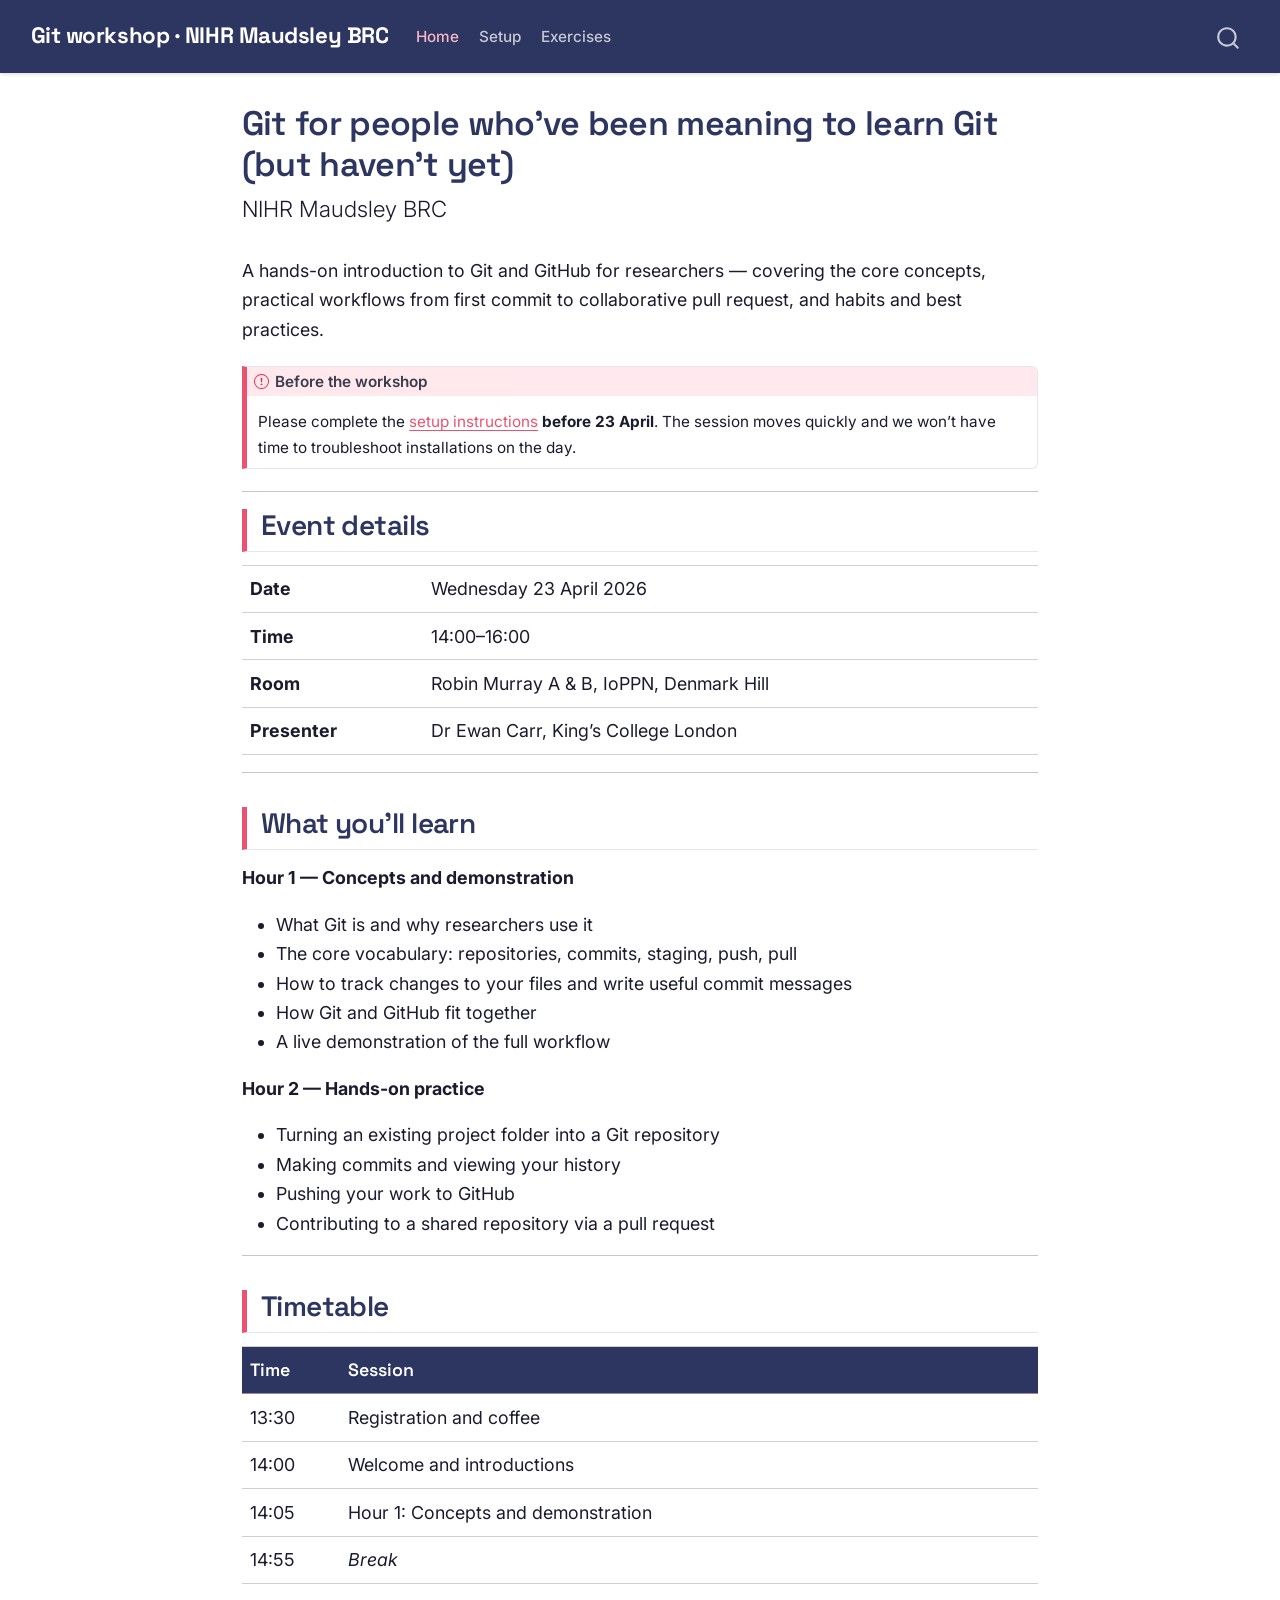
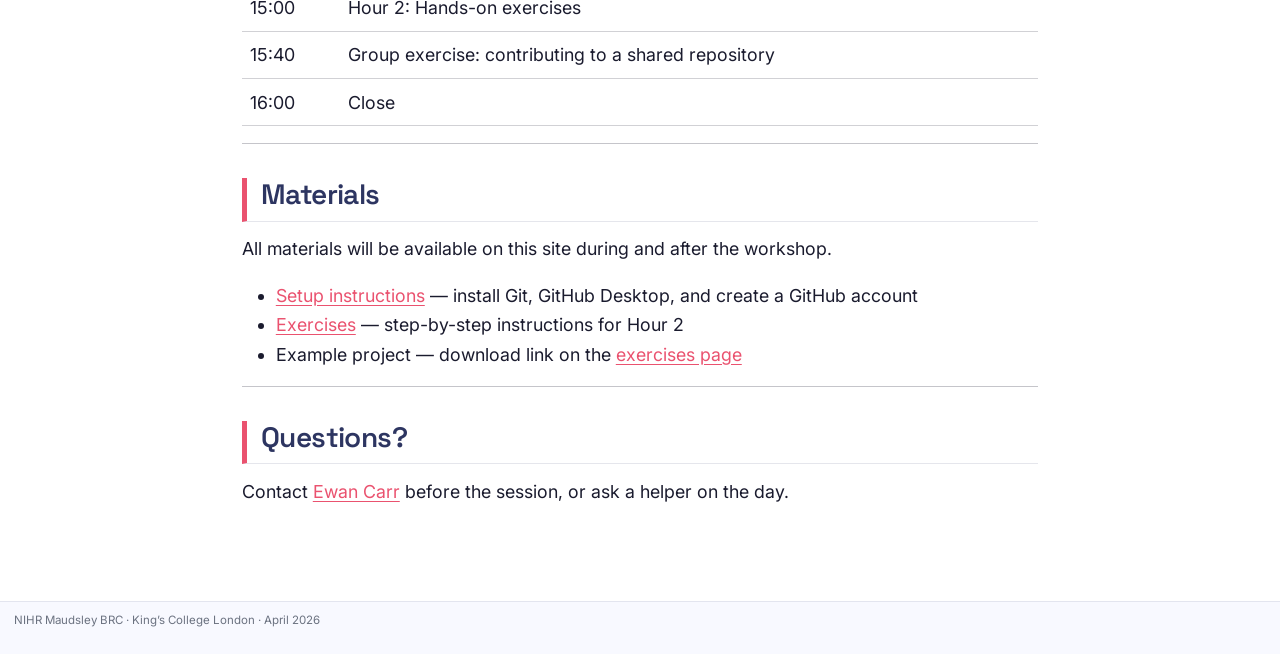
==== index.html @ 7ce15b09 "Built site for gh-pages" ====
<!DOCTYPE html>
<html xmlns="http://www.w3.org/1999/xhtml" lang="en" xml:lang="en"><head>

<meta charset="utf-8">
<meta name="generator" content="quarto-1.9.37">

<meta name="viewport" content="width=device-width, initial-scale=1.0, user-scalable=yes">


<title>Git for people who’ve been meaning to learn Git (but haven’t yet) – Git workshop · NIHR Maudsley BRC</title>
<style>
/* Default styles provided by pandoc.
** See https://pandoc.org/MANUAL.html#variables-for-html for config info.
*/
code{white-space: pre-wrap;}
span.smallcaps{font-variant: small-caps;}
div.columns{display: flex; gap: min(4vw, 1.5em);}
div.column{flex: auto; overflow-x: auto;}
div.hanging-indent{margin-left: 1.5em; text-indent: -1.5em;}
ul.task-list{list-style: none;}
ul.task-list li input[type="checkbox"] {
  width: 0.8em;
  margin: 0 0.8em 0.2em -1em; /* quarto-specific, see https://github.com/quarto-dev/quarto-cli/issues/4556 */ 
  vertical-align: middle;
}
</style>


<script src="site_libs/quarto-nav/quarto-nav.js"></script>
<script src="site_libs/quarto-nav/headroom.min.js"></script>
<script src="site_libs/clipboard/clipboard.min.js"></script>
<script src="site_libs/quarto-search/autocomplete.umd.js"></script>
<script src="site_libs/quarto-search/fuse.min.js"></script>
<script src="site_libs/quarto-search/quarto-search.js"></script>
<meta name="quarto:offset" content="./">
<script src="site_libs/quarto-html/quarto.js" type="module"></script>
<script src="site_libs/quarto-html/tabsets/tabsets.js" type="module"></script>
<script src="site_libs/quarto-html/popper.min.js"></script>
<script src="site_libs/quarto-html/tippy.umd.min.js"></script>
<script src="site_libs/quarto-html/anchor.min.js"></script>
<link href="site_libs/quarto-html/tippy.css" rel="stylesheet">
<link href="site_libs/quarto-html/quarto-syntax-highlighting-7fde21fbbed941212ff23fc867eda995.css" rel="stylesheet" id="quarto-text-highlighting-styles">
<script src="site_libs/bootstrap/bootstrap.min.js"></script>
<link href="site_libs/bootstrap/bootstrap-icons.css" rel="stylesheet">
<link href="site_libs/bootstrap/bootstrap-3fadc6c40564baed3ffd0f9ff71109e2.min.css" rel="stylesheet" append-hash="true" id="quarto-bootstrap" data-mode="light">
<script id="quarto-search-options" type="application/json">{
  "location": "navbar",
  "copy-button": false,
  "collapse-after": 3,
  "panel-placement": "end",
  "type": "overlay",
  "limit": 50,
  "keyboard-shortcut": [
    "f",
    "/",
    "s"
  ],
  "show-item-context": false,
  "language": {
    "search-no-results-text": "No results",
    "search-matching-documents-text": "matching documents",
    "search-copy-link-title": "Copy link to search",
    "search-hide-matches-text": "Hide additional matches",
    "search-more-match-text": "more match in this document",
    "search-more-matches-text": "more matches in this document",
    "search-clear-button-title": "Clear",
    "search-text-placeholder": "",
    "search-detached-cancel-button-title": "Cancel",
    "search-submit-button-title": "Submit",
    "search-label": "Search"
  }
}</script>


</head>

<body class="nav-fixed fullcontent quarto-light">

<div id="quarto-search-results"></div>
  <header id="quarto-header" class="headroom fixed-top">
    <nav class="navbar navbar-expand-lg " data-bs-theme="dark">
      <div class="navbar-container container-fluid">
      <div class="navbar-brand-container mx-auto">
    <a class="navbar-brand" href="./index.html">
    <span class="navbar-title">Git workshop · NIHR Maudsley BRC</span>
    </a>
  </div>
            <div id="quarto-search" class="" title="Search"></div>
          <button class="navbar-toggler" type="button" data-bs-toggle="collapse" data-bs-target="#navbarCollapse" aria-controls="navbarCollapse" role="menu" aria-expanded="false" aria-label="Toggle navigation" onclick="if (window.quartoToggleHeadroom) { window.quartoToggleHeadroom(); }">
  <span class="navbar-toggler-icon"></span>
</button>
          <div class="collapse navbar-collapse" id="navbarCollapse">
            <ul class="navbar-nav navbar-nav-scroll me-auto">
  <li class="nav-item">
    <a class="nav-link active" href="./index.html" aria-current="page"> 
<span class="menu-text">Home</span></a>
  </li>  
  <li class="nav-item">
    <a class="nav-link" href="./setup.html"> 
<span class="menu-text">Setup</span></a>
  </li>  
  <li class="nav-item">
    <a class="nav-link" href="./exercises.html"> 
<span class="menu-text">Exercises</span></a>
  </li>  
</ul>
          </div> <!-- /navcollapse -->
            <div class="quarto-navbar-tools">
</div>
      </div> <!-- /container-fluid -->
    </nav>
</header>
<!-- content -->
<div id="quarto-content" class="quarto-container page-columns page-rows-contents page-layout-article page-navbar">
<!-- sidebar -->
<!-- margin-sidebar -->
    
<!-- main -->
<main class="content" id="quarto-document-content">

<header id="title-block-header" class="quarto-title-block default">
<div class="quarto-title">
<h1 class="title">Git for people who’ve been meaning to learn Git (but haven’t yet)</h1>
<p class="subtitle lead">NIHR Maudsley BRC</p>
</div>



<div class="quarto-title-meta">

    
  
    
  </div>
  


</header>


<p>A hands-on introduction to Git and GitHub for researchers — covering the core concepts, practical workflows from first commit to collaborative pull request, and habits and best practices.</p>
<div class="callout callout-style-default callout-important callout-titled">
<div class="callout-header d-flex align-content-center">
<div class="callout-icon-container">
<i class="callout-icon"></i>
</div>
<div class="callout-title-container flex-fill">
<span class="screen-reader-only">Important</span>Before the workshop
</div>
</div>
<div class="callout-body-container callout-body">
<p>Please complete the <a href="./setup.html">setup instructions</a> <strong>before 23 April</strong>. The session moves quickly and we won’t have time to troubleshoot installations on the day.</p>
</div>
</div>
<hr>
<section id="event-details" class="level2">
<h2 class="anchored" data-anchor-id="event-details">Event details</h2>
<table class="caption-top table">
<tbody>
<tr class="odd">
<td><strong>Date</strong></td>
<td>Wednesday 23 April 2026</td>
</tr>
<tr class="even">
<td><strong>Time</strong></td>
<td>14:00–16:00</td>
</tr>
<tr class="odd">
<td><strong>Room</strong></td>
<td>Robin Murray A &amp; B, IoPPN, Denmark Hill</td>
</tr>
<tr class="even">
<td><strong>Presenter</strong></td>
<td>Dr Ewan Carr, King’s College London</td>
</tr>
</tbody>
</table>
<hr>
</section>
<section id="what-youll-learn" class="level2">
<h2 class="anchored" data-anchor-id="what-youll-learn">What you’ll learn</h2>
<p><strong>Hour 1 — Concepts and demonstration</strong></p>
<ul>
<li>What Git is and why researchers use it</li>
<li>The core vocabulary: repositories, commits, staging, push, pull</li>
<li>How to track changes to your files and write useful commit messages</li>
<li>How Git and GitHub fit together</li>
<li>A live demonstration of the full workflow</li>
</ul>
<p><strong>Hour 2 — Hands-on practice</strong></p>
<ul>
<li>Turning an existing project folder into a Git repository</li>
<li>Making commits and viewing your history</li>
<li>Pushing your work to GitHub</li>
<li>Contributing to a shared repository via a pull request</li>
</ul>
<hr>
</section>
<section id="timetable" class="level2">
<h2 class="anchored" data-anchor-id="timetable">Timetable</h2>
<table class="caption-top table">
<thead>
<tr class="header">
<th>Time</th>
<th>Session</th>
</tr>
</thead>
<tbody>
<tr class="odd">
<td>13:30</td>
<td>Registration and coffee</td>
</tr>
<tr class="even">
<td>14:00</td>
<td>Welcome and introductions</td>
</tr>
<tr class="odd">
<td>14:05</td>
<td>Hour 1: Concepts and demonstration</td>
</tr>
<tr class="even">
<td>14:55</td>
<td><em>Break</em></td>
</tr>
<tr class="odd">
<td>15:00</td>
<td>Hour 2: Hands-on exercises</td>
</tr>
<tr class="even">
<td>15:40</td>
<td>Group exercise: contributing to a shared repository</td>
</tr>
<tr class="odd">
<td>16:00</td>
<td>Close</td>
</tr>
</tbody>
</table>
<hr>
</section>
<section id="materials" class="level2">
<h2 class="anchored" data-anchor-id="materials">Materials</h2>
<p>All materials will be available on this site during and after the workshop.</p>
<ul>
<li><a href="./setup.html">Setup instructions</a> — install Git, GitHub Desktop, and create a GitHub account</li>
<li><a href="./exercises.html">Exercises</a> — step-by-step instructions for Hour 2</li>
<li>Example project — download link on the <a href="./exercises.html">exercises page</a></li>
</ul>
<hr>
</section>
<section id="questions" class="level2">
<h2 class="anchored" data-anchor-id="questions">Questions?</h2>
<p>Contact <a href="mailto:ewan.carr@kcl.ac.uk">Ewan Carr</a> before the session, or ask a helper on the day.</p>


</section>

</main> <!-- /main -->
<script id="quarto-html-after-body" type="application/javascript">
  window.document.addEventListener("DOMContentLoaded", function (event) {
    const icon = "";
    const anchorJS = new window.AnchorJS();
    anchorJS.options = {
      placement: 'right',
      icon: icon
    };
    anchorJS.add('.anchored');
    const isCodeAnnotation = (el) => {
      for (const clz of el.classList) {
        if (clz.startsWith('code-annotation-')) {                     
          return true;
        }
      }
      return false;
    }
    const onCopySuccess = function(e) {
      // button target
      const button = e.trigger;
      // don't keep focus
      button.blur();
      // flash "checked"
      button.classList.add('code-copy-button-checked');
      var currentTitle = button.getAttribute("title");
      button.setAttribute("title", "Copied!");
      let tooltip;
      if (window.bootstrap) {
        button.setAttribute("data-bs-toggle", "tooltip");
        button.setAttribute("data-bs-placement", "left");
        button.setAttribute("data-bs-title", "Copied!");
        tooltip = new bootstrap.Tooltip(button, 
          { trigger: "manual", 
            customClass: "code-copy-button-tooltip",
            offset: [0, -8]});
        tooltip.show();    
      }
      setTimeout(function() {
        if (tooltip) {
          tooltip.hide();
          button.removeAttribute("data-bs-title");
          button.removeAttribute("data-bs-toggle");
          button.removeAttribute("data-bs-placement");
        }
        button.setAttribute("title", currentTitle);
        button.classList.remove('code-copy-button-checked');
      }, 1000);
      // clear code selection
      e.clearSelection();
    }
    const getTextToCopy = function(trigger) {
      const outerScaffold = trigger.parentElement.cloneNode(true);
      const codeEl = outerScaffold.querySelector('code');
      for (const childEl of codeEl.children) {
        if (isCodeAnnotation(childEl)) {
          childEl.remove();
        }
      }
      return codeEl.innerText;
    }
    const clipboard = new window.ClipboardJS('.code-copy-button:not([data-in-quarto-modal])', {
      text: getTextToCopy
    });
    clipboard.on('success', onCopySuccess);
    if (window.document.getElementById('quarto-embedded-source-code-modal')) {
      const clipboardModal = new window.ClipboardJS('.code-copy-button[data-in-quarto-modal]', {
        text: getTextToCopy,
        container: window.document.getElementById('quarto-embedded-source-code-modal')
      });
      clipboardModal.on('success', onCopySuccess);
    }
      var localhostRegex = new RegExp(/^(?:http|https):\/\/localhost\:?[0-9]*\//);
      var mailtoRegex = new RegExp(/^mailto:/);
        var filterRegex = new RegExp('/' + window.location.host + '/');
      var isInternal = (href) => {
          return filterRegex.test(href) || localhostRegex.test(href) || mailtoRegex.test(href);
      }
      // Inspect non-navigation links and adorn them if external
     var links = window.document.querySelectorAll('a[href]:not(.nav-link):not(.navbar-brand):not(.toc-action):not(.sidebar-link):not(.sidebar-item-toggle):not(.pagination-link):not(.no-external):not([aria-hidden]):not(.dropdown-item):not(.quarto-navigation-tool):not(.about-link)');
      for (var i=0; i<links.length; i++) {
        const link = links[i];
        if (!isInternal(link.href)) {
          // undo the damage that might have been done by quarto-nav.js in the case of
          // links that we want to consider external
          if (link.dataset.originalHref !== undefined) {
            link.href = link.dataset.originalHref;
          }
        }
      }
    function tippyHover(el, contentFn, onTriggerFn, onUntriggerFn) {
      const config = {
        allowHTML: true,
        maxWidth: 500,
        delay: 100,
        arrow: false,
        appendTo: function(el) {
            return el.parentElement;
        },
        interactive: true,
        interactiveBorder: 10,
        theme: 'quarto',
        placement: 'bottom-start',
      };
      if (contentFn) {
        config.content = contentFn;
      }
      if (onTriggerFn) {
        config.onTrigger = onTriggerFn;
      }
      if (onUntriggerFn) {
        config.onUntrigger = onUntriggerFn;
      }
      window.tippy(el, config); 
    }
    const noterefs = window.document.querySelectorAll('a[role="doc-noteref"]');
    for (var i=0; i<noterefs.length; i++) {
      const ref = noterefs[i];
      tippyHover(ref, function() {
        // use id or data attribute instead here
        let href = ref.getAttribute('data-footnote-href') || ref.getAttribute('href');
        try { href = new URL(href).hash; } catch {}
        const id = href.replace(/^#\/?/, "");
        const note = window.document.getElementById(id);
        if (note) {
          return note.innerHTML;
        } else {
          return "";
        }
      });
    }
    const xrefs = window.document.querySelectorAll('a.quarto-xref');
    const processXRef = (id, note) => {
      // Strip column container classes
      const stripColumnClz = (el) => {
        el.classList.remove("page-full", "page-columns");
        if (el.children) {
          for (const child of el.children) {
            stripColumnClz(child);
          }
        }
      }
      stripColumnClz(note)
      if (id === null || id.startsWith('sec-')) {
        // Special case sections, only their first couple elements
        const container = document.createElement("div");
        if (note.children && note.children.length > 2) {
          container.appendChild(note.children[0].cloneNode(true));
          for (let i = 1; i < note.children.length; i++) {
            const child = note.children[i];
            if (child.tagName === "P" && child.innerText === "") {
              continue;
            } else {
              container.appendChild(child.cloneNode(true));
              break;
            }
          }
          if (window.Quarto?.typesetMath) {
            window.Quarto.typesetMath(container);
          }
          return container.innerHTML
        } else {
          if (window.Quarto?.typesetMath) {
            window.Quarto.typesetMath(note);
          }
          return note.innerHTML;
        }
      } else {
        // Remove any anchor links if they are present
        const anchorLink = note.querySelector('a.anchorjs-link');
        if (anchorLink) {
          anchorLink.remove();
        }
        if (window.Quarto?.typesetMath) {
          window.Quarto.typesetMath(note);
        }
        if (note.classList.contains("callout")) {
          return note.outerHTML;
        } else {
          return note.innerHTML;
        }
      }
    }
    for (var i=0; i<xrefs.length; i++) {
      const xref = xrefs[i];
      tippyHover(xref, undefined, function(instance) {
        instance.disable();
        let url = xref.getAttribute('href');
        let hash = undefined; 
        if (url.startsWith('#')) {
          hash = url;
        } else {
          try { hash = new URL(url).hash; } catch {}
        }
        if (hash) {
          const id = hash.replace(/^#\/?/, "");
          const note = window.document.getElementById(id);
          if (note !== null) {
            try {
              const html = processXRef(id, note.cloneNode(true));
              instance.setContent(html);
            } finally {
              instance.enable();
              instance.show();
            }
          } else {
            // See if we can fetch this
            fetch(url.split('#')[0])
            .then(res => res.text())
            .then(html => {
              const parser = new DOMParser();
              const htmlDoc = parser.parseFromString(html, "text/html");
              const note = htmlDoc.getElementById(id);
              if (note !== null) {
                const html = processXRef(id, note);
                instance.setContent(html);
              } 
            }).finally(() => {
              instance.enable();
              instance.show();
            });
          }
        } else {
          // See if we can fetch a full url (with no hash to target)
          // This is a special case and we should probably do some content thinning / targeting
          fetch(url)
          .then(res => res.text())
          .then(html => {
            const parser = new DOMParser();
            const htmlDoc = parser.parseFromString(html, "text/html");
            const note = htmlDoc.querySelector('main.content');
            if (note !== null) {
              // This should only happen for chapter cross references
              // (since there is no id in the URL)
              // remove the first header
              if (note.children.length > 0 && note.children[0].tagName === "HEADER") {
                note.children[0].remove();
              }
              const html = processXRef(null, note);
              instance.setContent(html);
            } 
          }).finally(() => {
            instance.enable();
            instance.show();
          });
        }
      }, function(instance) {
      });
    }
        let selectedAnnoteEl;
        const selectorForAnnotation = ( cell, annotation) => {
          let cellAttr = 'data-code-cell="' + cell + '"';
          let lineAttr = 'data-code-annotation="' +  annotation + '"';
          const selector = 'span[' + cellAttr + '][' + lineAttr + ']';
          return selector;
        }
        const selectCodeLines = (annoteEl) => {
          const doc = window.document;
          const targetCell = annoteEl.getAttribute("data-target-cell");
          const targetAnnotation = annoteEl.getAttribute("data-target-annotation");
          const annoteSpan = window.document.querySelector(selectorForAnnotation(targetCell, targetAnnotation));
          const lines = annoteSpan.getAttribute("data-code-lines").split(",");
          const lineIds = lines.map((line) => {
            return targetCell + "-" + line;
          })
          let top = null;
          let height = null;
          let parent = null;
          if (lineIds.length > 0) {
              //compute the position of the single el (top and bottom and make a div)
              const el = window.document.getElementById(lineIds[0]);
              top = el.offsetTop;
              height = el.offsetHeight;
              parent = el.parentElement.parentElement;
            if (lineIds.length > 1) {
              const lastEl = window.document.getElementById(lineIds[lineIds.length - 1]);
              const bottom = lastEl.offsetTop + lastEl.offsetHeight;
              height = bottom - top;
            }
            if (top !== null && height !== null && parent !== null) {
              // cook up a div (if necessary) and position it 
              let div = window.document.getElementById("code-annotation-line-highlight");
              if (div === null) {
                div = window.document.createElement("div");
                div.setAttribute("id", "code-annotation-line-highlight");
                div.style.position = 'absolute';
                parent.appendChild(div);
              }
              div.style.top = top - 2 + "px";
              div.style.height = height + 4 + "px";
              div.style.left = 0;
              let gutterDiv = window.document.getElementById("code-annotation-line-highlight-gutter");
              if (gutterDiv === null) {
                gutterDiv = window.document.createElement("div");
                gutterDiv.setAttribute("id", "code-annotation-line-highlight-gutter");
                gutterDiv.style.position = 'absolute';
                const codeCell = window.document.getElementById(targetCell);
                const gutter = codeCell.querySelector('.code-annotation-gutter');
                gutter.appendChild(gutterDiv);
              }
              gutterDiv.style.top = top - 2 + "px";
              gutterDiv.style.height = height + 4 + "px";
            }
            selectedAnnoteEl = annoteEl;
          }
        };
        const unselectCodeLines = () => {
          const elementsIds = ["code-annotation-line-highlight", "code-annotation-line-highlight-gutter"];
          elementsIds.forEach((elId) => {
            const div = window.document.getElementById(elId);
            if (div) {
              div.remove();
            }
          });
          selectedAnnoteEl = undefined;
        };
          // Handle positioning of the toggle
      window.addEventListener(
        "resize",
        throttle(() => {
          elRect = undefined;
          if (selectedAnnoteEl) {
            selectCodeLines(selectedAnnoteEl);
          }
        }, 10)
      );
      function throttle(fn, ms) {
      let throttle = false;
      let timer;
        return (...args) => {
          if(!throttle) { // first call gets through
              fn.apply(this, args);
              throttle = true;
          } else { // all the others get throttled
              if(timer) clearTimeout(timer); // cancel #2
              timer = setTimeout(() => {
                fn.apply(this, args);
                timer = throttle = false;
              }, ms);
          }
        };
      }
        // Attach click handler to the DT
        const annoteDls = window.document.querySelectorAll('dt[data-target-cell]');
        for (const annoteDlNode of annoteDls) {
          annoteDlNode.addEventListener('click', (event) => {
            const clickedEl = event.target;
            if (clickedEl !== selectedAnnoteEl) {
              unselectCodeLines();
              const activeEl = window.document.querySelector('dt[data-target-cell].code-annotation-active');
              if (activeEl) {
                activeEl.classList.remove('code-annotation-active');
              }
              selectCodeLines(clickedEl);
              clickedEl.classList.add('code-annotation-active');
            } else {
              // Unselect the line
              unselectCodeLines();
              clickedEl.classList.remove('code-annotation-active');
            }
          });
        }
    const findCites = (el) => {
      const parentEl = el.parentElement;
      if (parentEl) {
        const cites = parentEl.dataset.cites;
        if (cites) {
          return {
            el,
            cites: cites.split(' ')
          };
        } else {
          return findCites(el.parentElement)
        }
      } else {
        return undefined;
      }
    };
    var bibliorefs = window.document.querySelectorAll('a[role="doc-biblioref"]');
    for (var i=0; i<bibliorefs.length; i++) {
      const ref = bibliorefs[i];
      const citeInfo = findCites(ref);
      if (citeInfo) {
        tippyHover(citeInfo.el, function() {
          var popup = window.document.createElement('div');
          citeInfo.cites.forEach(function(cite) {
            var citeDiv = window.document.createElement('div');
            citeDiv.classList.add('hanging-indent');
            citeDiv.classList.add('csl-entry');
            var biblioDiv = window.document.getElementById('ref-' + cite);
            if (biblioDiv) {
              citeDiv.innerHTML = biblioDiv.innerHTML;
            }
            popup.appendChild(citeDiv);
          });
          return popup.innerHTML;
        });
      }
    }
  });
  </script>
</div> <!-- /content -->
<footer class="footer">
  <div class="nav-footer">
    <div class="nav-footer-left">
<p>NIHR Maudsley BRC · King’s College London · April 2026</p>
</div>   
    <div class="nav-footer-center">
      &nbsp;
    </div>
    <div class="nav-footer-right">
      &nbsp;
    </div>
  </div>
</footer>




</body></html>
---- site_libs/quarto-html/tippy.css ----
.tippy-box[data-animation=fade][data-state=hidden]{opacity:0}[data-tippy-root]{max-width:calc(100vw - 10px)}.tippy-box{position:relative;background-color:#333;color:#fff;border-radius:4px;font-size:14px;line-height:1.4;white-space:normal;outline:0;transition-property:transform,visibility,opacity}.tippy-box[data-placement^=top]>.tippy-arrow{bottom:0}.tippy-box[data-placement^=top]>.tippy-arrow:before{bottom:-7px;left:0;border-width:8px 8px 0;border-top-color:initial;transform-origin:center top}.tippy-box[data-placement^=bottom]>.tippy-arrow{top:0}.tippy-box[data-placement^=bottom]>.tippy-arrow:before{top:-7px;left:0;border-width:0 8px 8px;border-bottom-color:initial;transform-origin:center bottom}.tippy-box[data-placement^=left]>.tippy-arrow{right:0}.tippy-box[data-placement^=left]>.tippy-arrow:before{border-width:8px 0 8px 8px;border-left-color:initial;right:-7px;transform-origin:center left}.tippy-box[data-placement^=right]>.tippy-arrow{left:0}.tippy-box[data-placement^=right]>.tippy-arrow:before{left:-7px;border-width:8px 8px 8px 0;border-right-color:initial;transform-origin:center right}.tippy-box[data-inertia][data-state=visible]{transition-timing-function:cubic-bezier(.54,1.5,.38,1.11)}.tippy-arrow{width:16px;height:16px;color:#333}.tippy-arrow:before{content:"";position:absolute;border-color:transparent;border-style:solid}.tippy-content{position:relative;padding:5px 9px;z-index:1}
---- site_libs/quarto-html/quarto-syntax-highlighting-7fde21fbbed941212ff23fc867eda995.css ----
/* quarto syntax highlight colors */
:root {
  --quarto-hl-ot-color: #003B4F;
  --quarto-hl-at-color: #657422;
  --quarto-hl-ss-color: #20794D;
  --quarto-hl-an-color: #5E5E5E;
  --quarto-hl-fu-color: #4758AB;
  --quarto-hl-st-color: #20794D;
  --quarto-hl-cf-color: #003B4F;
  --quarto-hl-op-color: #5E5E5E;
  --quarto-hl-er-color: #AD0000;
  --quarto-hl-bn-color: #AD0000;
  --quarto-hl-al-color: #AD0000;
  --quarto-hl-va-color: #111111;
  --quarto-hl-bu-color: inherit;
  --quarto-hl-ex-color: inherit;
  --quarto-hl-pp-color: #AD0000;
  --quarto-hl-in-color: #5E5E5E;
  --quarto-hl-vs-color: #20794D;
  --quarto-hl-wa-color: #5E5E5E;
  --quarto-hl-do-color: #5E5E5E;
  --quarto-hl-im-color: #00769E;
  --quarto-hl-ch-color: #20794D;
  --quarto-hl-dt-color: #AD0000;
  --quarto-hl-fl-color: #AD0000;
  --quarto-hl-co-color: #5E5E5E;
  --quarto-hl-cv-color: #5E5E5E;
  --quarto-hl-cn-color: #8f5902;
  --quarto-hl-sc-color: #5E5E5E;
  --quarto-hl-dv-color: #AD0000;
  --quarto-hl-kw-color: #003B4F;
}

/* other quarto variables */
:root {
  --quarto-font-monospace: "JetBrains Mono", monospace;
}

/* syntax highlight based on Pandoc's rules */
pre > code.sourceCode > span {
  color: #003B4F;
}

code.sourceCode > span {
  color: #003B4F;
}

div.sourceCode,
div.sourceCode pre.sourceCode {
  color: #003B4F;
}

/* Normal */
code span {
  color: #003B4F;
}

/* Alert */
code span.al {
  color: #AD0000;
  font-style: inherit;
}

/* Annotation */
code span.an {
  color: #5E5E5E;
  font-style: inherit;
}

/* Attribute */
code span.at {
  color: #657422;
  font-style: inherit;
}

/* BaseN */
code span.bn {
  color: #AD0000;
  font-style: inherit;
}

/* BuiltIn */
code span.bu {
  font-style: inherit;
}

/* ControlFlow */
code span.cf {
  color: #003B4F;
  font-weight: bold;
  font-style: inherit;
}

/* Char */
code span.ch {
  color: #20794D;
  font-style: inherit;
}

/* Constant */
code span.cn {
  color: #8f5902;
  font-style: inherit;
}

/* Comment */
code span.co {
  color: #5E5E5E;
  font-style: inherit;
}

/* CommentVar */
code span.cv {
  color: #5E5E5E;
  font-style: italic;
}

/* Documentation */
code span.do {
  color: #5E5E5E;
  font-style: italic;
}

/* DataType */
code span.dt {
  color: #AD0000;
  font-style: inherit;
}

/* DecVal */
code span.dv {
  color: #AD0000;
  font-style: inherit;
}

/* Error */
code span.er {
  color: #AD0000;
  font-style: inherit;
}

/* Extension */
code span.ex {
  font-style: inherit;
}

/* Float */
code span.fl {
  color: #AD0000;
  font-style: inherit;
}

/* Function */
code span.fu {
  color: #4758AB;
  font-style: inherit;
}

/* Import */
code span.im {
  color: #00769E;
  font-style: inherit;
}

/* Information */
code span.in {
  color: #5E5E5E;
  font-style: inherit;
}

/* Keyword */
code span.kw {
  color: #003B4F;
  font-weight: bold;
  font-style: inherit;
}

/* Operator */
code span.op {
  color: #5E5E5E;
  font-style: inherit;
}

/* Other */
code span.ot {
  color: #003B4F;
  font-style: inherit;
}

/* Preprocessor */
code span.pp {
  color: #AD0000;
  font-style: inherit;
}

/* SpecialChar */
code span.sc {
  color: #5E5E5E;
  font-style: inherit;
}

/* SpecialString */
code span.ss {
  color: #20794D;
  font-style: inherit;
}

/* String */
code span.st {
  color: #20794D;
  font-style: inherit;
}

/* Variable */
code span.va {
  color: #111111;
  font-style: inherit;
}

/* VerbatimString */
code span.vs {
  color: #20794D;
  font-style: inherit;
}

/* Warning */
code span.wa {
  color: #5E5E5E;
  font-style: italic;
}

.prevent-inlining {
  content: "</";
}

/*# sourceMappingURL=b602e5cab2f0c94425d0e9e4b5df6f50.css.map */
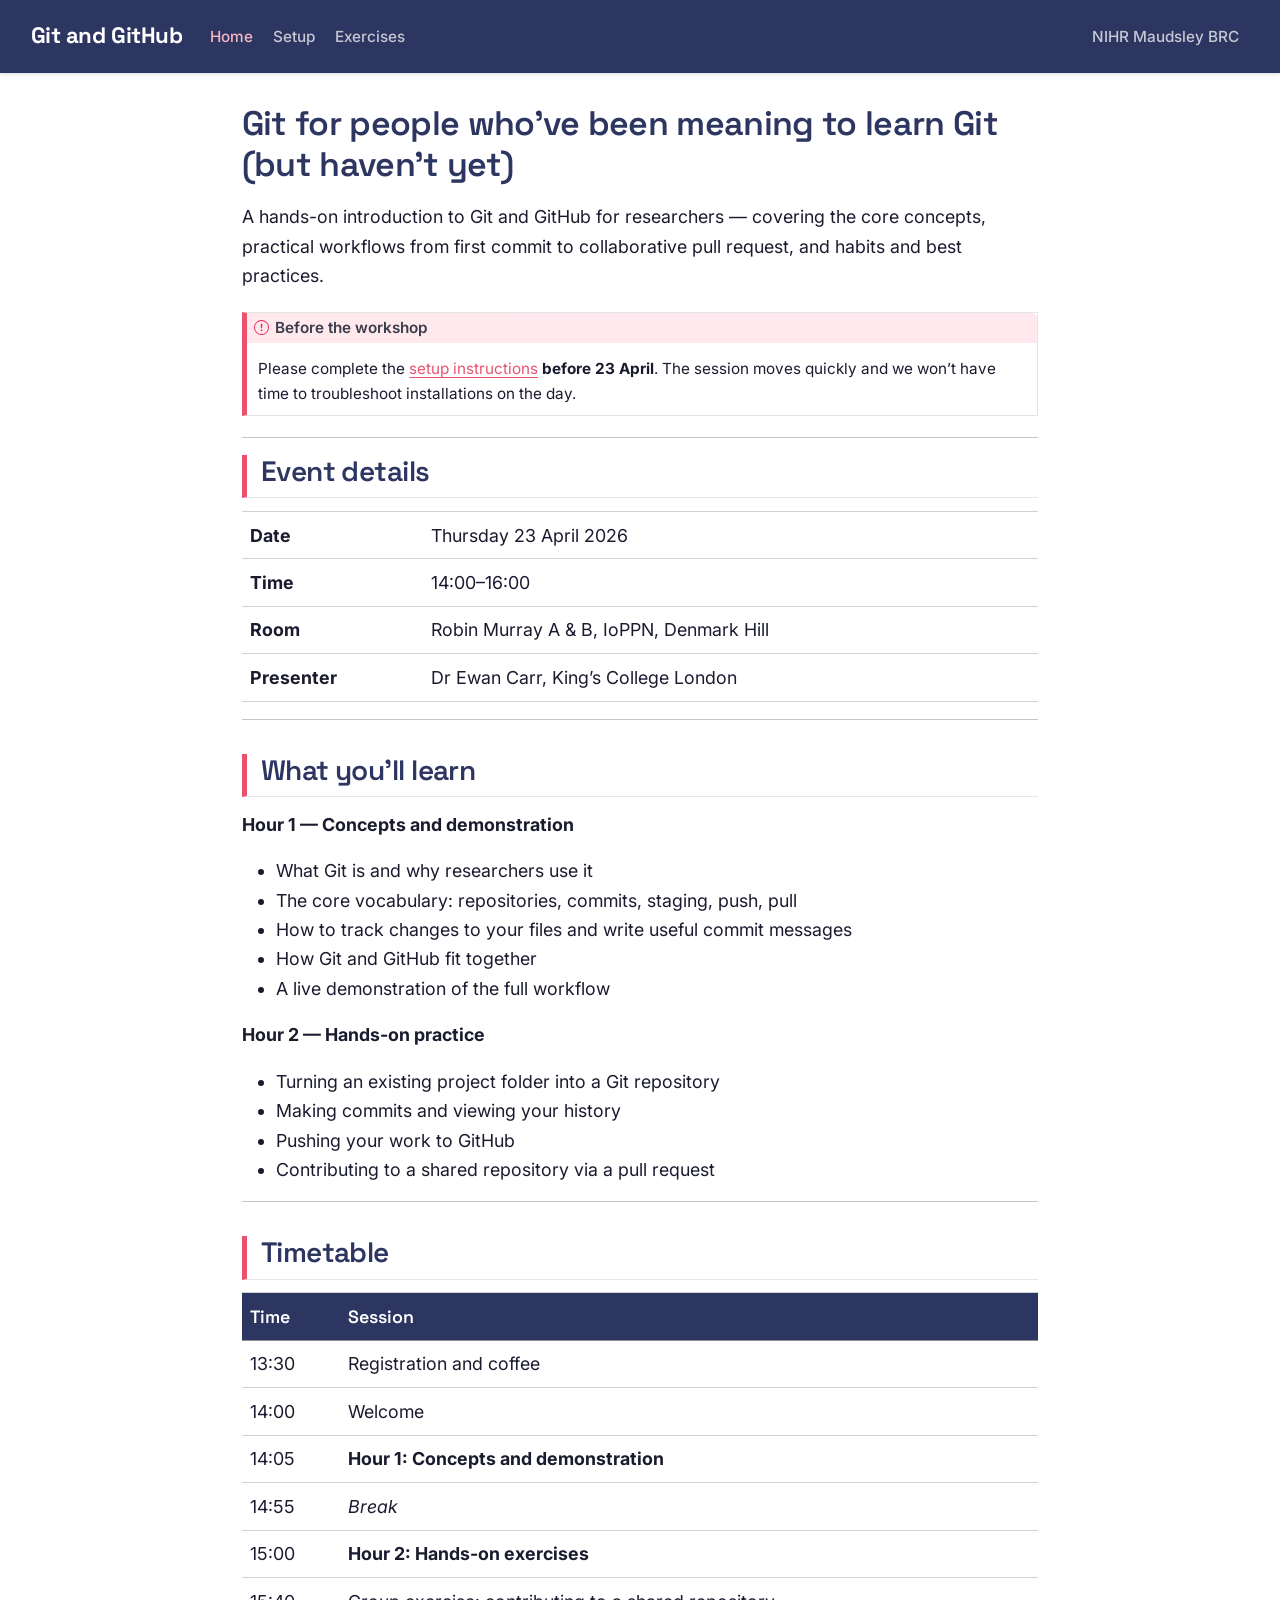
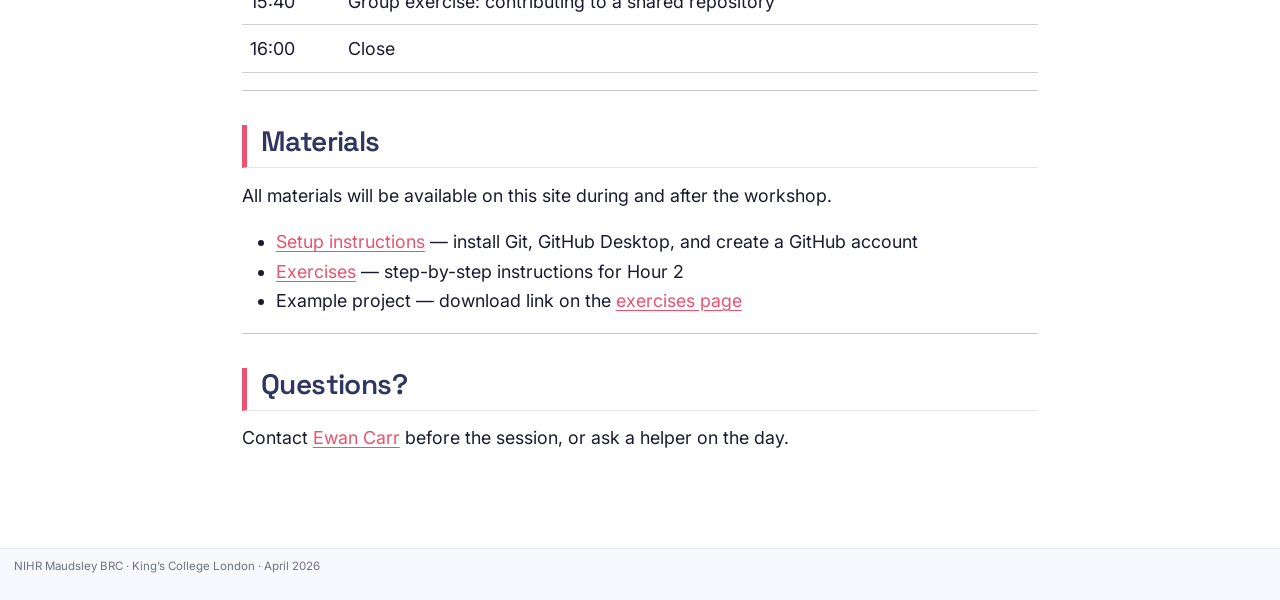
==== commit c42e9417: "Built site for gh-pages" ====
--- a/index.html
+++ b/index.html
@@ -7,7 +7,7 @@
 <meta name="viewport" content="width=device-width, initial-scale=1.0, user-scalable=yes">
 
 
-<title>Git for people who’ve been meaning to learn Git (but haven’t yet) – Git workshop · NIHR Maudsley BRC</title>
+<title>Git for people who’ve been meaning to learn Git (but haven’t yet) – Git and GitHub</title>
 <style>
 /* Default styles provided by pandoc.
 ** See https://pandoc.org/MANUAL.html#variables-for-html for config info.
@@ -42,7 +42,7 @@
 <link href="site_libs/quarto-html/quarto-syntax-highlighting-7fde21fbbed941212ff23fc867eda995.css" rel="stylesheet" id="quarto-text-highlighting-styles">
 <script src="site_libs/bootstrap/bootstrap.min.js"></script>
 <link href="site_libs/bootstrap/bootstrap-icons.css" rel="stylesheet">
-<link href="site_libs/bootstrap/bootstrap-3fadc6c40564baed3ffd0f9ff71109e2.min.css" rel="stylesheet" append-hash="true" id="quarto-bootstrap" data-mode="light">
+<link href="site_libs/bootstrap/bootstrap-53d6c29dcf2f79cc6dfaacf0dc2dd3c2.min.css" rel="stylesheet" append-hash="true" id="quarto-bootstrap" data-mode="light">
 <script id="quarto-search-options" type="application/json">{
   "location": "navbar",
   "copy-button": false,
@@ -82,10 +82,9 @@
       <div class="navbar-container container-fluid">
       <div class="navbar-brand-container mx-auto">
     <a class="navbar-brand" href="./index.html">
-    <span class="navbar-title">Git workshop · NIHR Maudsley BRC</span>
+    <span class="navbar-title">Git and GitHub</span>
     </a>
   </div>
-            <div id="quarto-search" class="" title="Search"></div>
           <button class="navbar-toggler" type="button" data-bs-toggle="collapse" data-bs-target="#navbarCollapse" aria-controls="navbarCollapse" role="menu" aria-expanded="false" aria-label="Toggle navigation" onclick="if (window.quartoToggleHeadroom) { window.quartoToggleHeadroom(); }">
   <span class="navbar-toggler-icon"></span>
 </button>
@@ -104,6 +103,12 @@
 <span class="menu-text">Exercises</span></a>
   </li>  
 </ul>
+            <ul class="navbar-nav navbar-nav-scroll ms-auto">
+  <li class="nav-item">
+    <a class="nav-link" href="https://www.maudsleybrc.nihr.ac.uk"> 
+<span class="menu-text">NIHR Maudsley BRC</span></a>
+  </li>  
+</ul>
           </div> <!-- /navcollapse -->
             <div class="quarto-navbar-tools">
 </div>
@@ -121,7 +126,6 @@
 <header id="title-block-header" class="quarto-title-block default">
 <div class="quarto-title">
 <h1 class="title">Git for people who’ve been meaning to learn Git (but haven’t yet)</h1>
-<p class="subtitle lead">NIHR Maudsley BRC</p>
 </div>
 
 
@@ -159,7 +163,7 @@
 <tbody>
 <tr class="odd">
 <td><strong>Date</strong></td>
-<td>Wednesday 23 April 2026</td>
+<td>Thursday 23 April 2026</td>
 </tr>
 <tr class="even">
 <td><strong>Time</strong></td>
@@ -212,11 +216,11 @@
 </tr>
 <tr class="even">
 <td>14:00</td>
-<td>Welcome and introductions</td>
+<td>Welcome</td>
 </tr>
 <tr class="odd">
 <td>14:05</td>
-<td>Hour 1: Concepts and demonstration</td>
+<td><strong>Hour 1: Concepts and demonstration</strong></td>
 </tr>
 <tr class="even">
 <td>14:55</td>
@@ -224,7 +228,7 @@
 </tr>
 <tr class="odd">
 <td>15:00</td>
-<td>Hour 2: Hands-on exercises</td>
+<td><strong>Hour 2: Hands-on exercises</strong></td>
 </tr>
 <tr class="even">
 <td>15:40</td>
@@ -329,7 +333,7 @@
     }
       var localhostRegex = new RegExp(/^(?:http|https):\/\/localhost\:?[0-9]*\//);
       var mailtoRegex = new RegExp(/^mailto:/);
-        var filterRegex = new RegExp('/' + window.location.host + '/');
+        var filterRegex = new RegExp("https:\/\/ewancarr\.github\.io\/brc-git-workshop-2026\/");
       var isInternal = (href) => {
           return filterRegex.test(href) || localhostRegex.test(href) || mailtoRegex.test(href);
       }
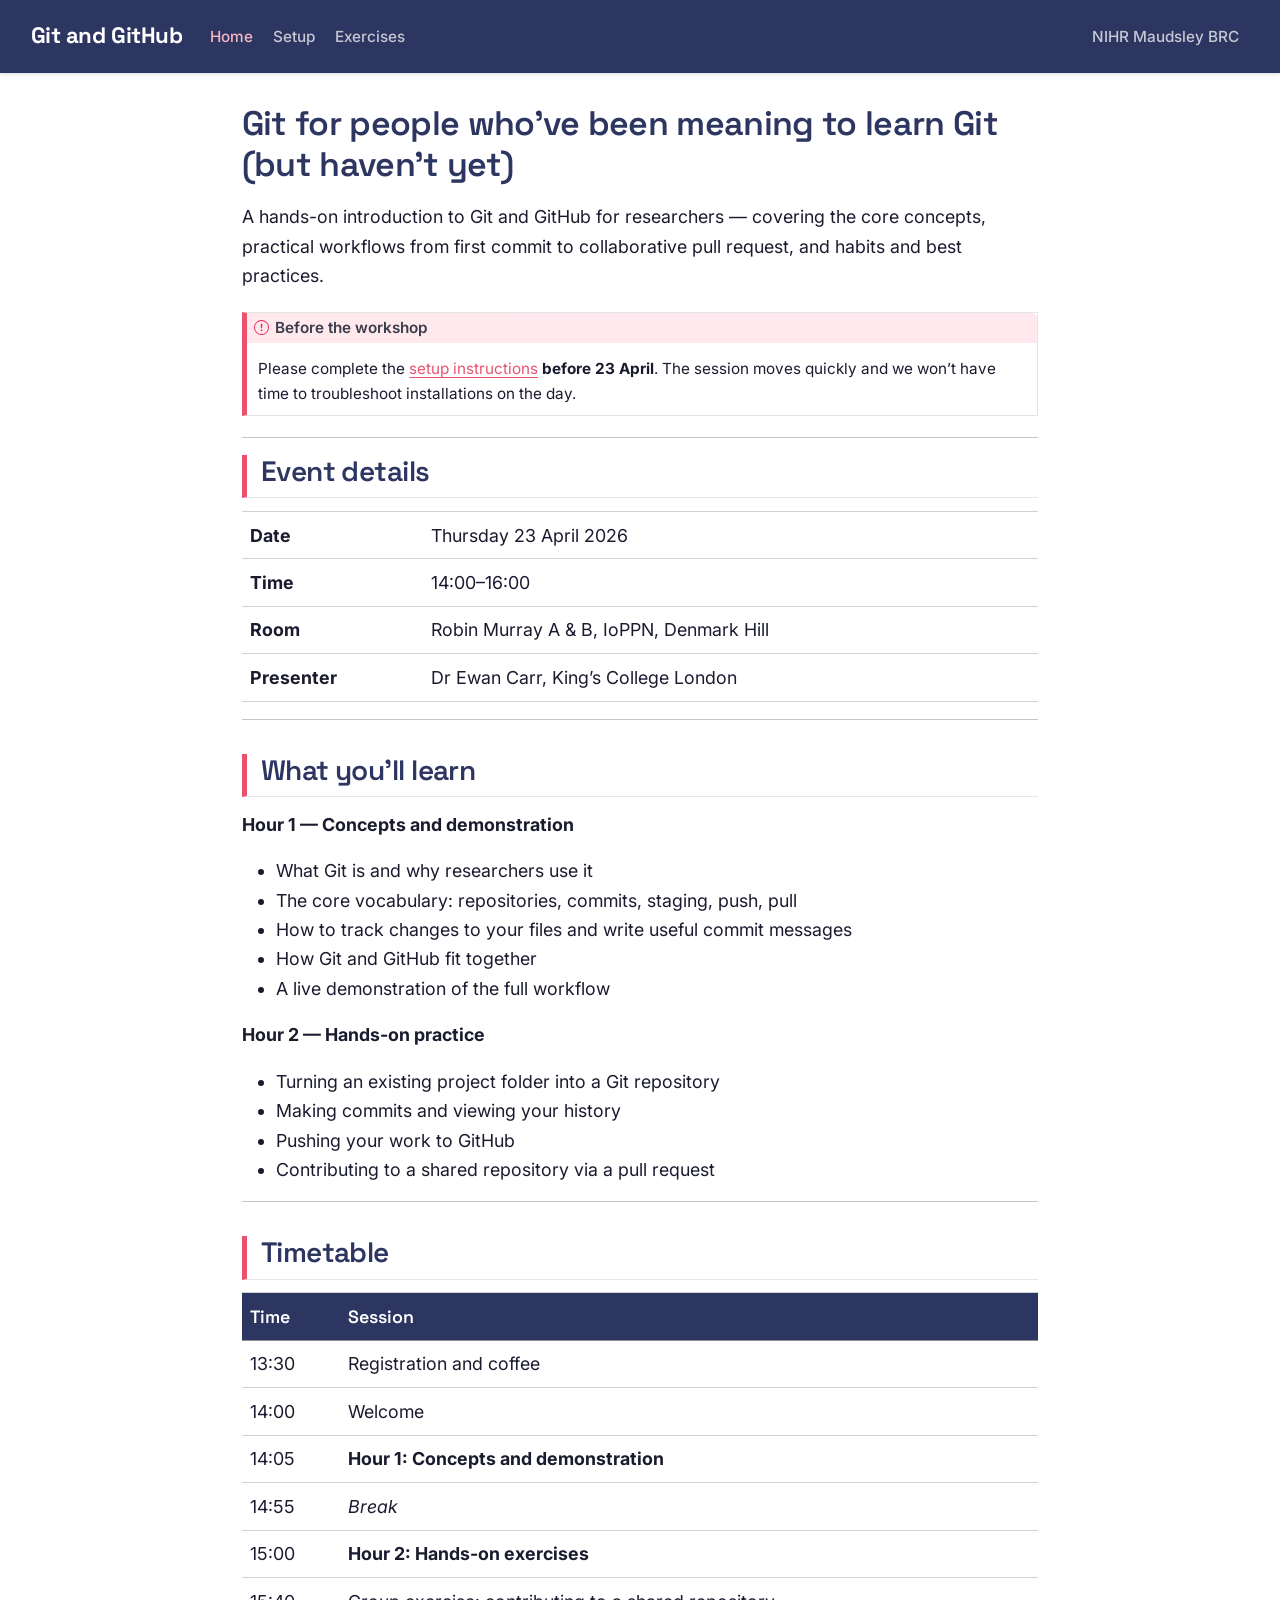
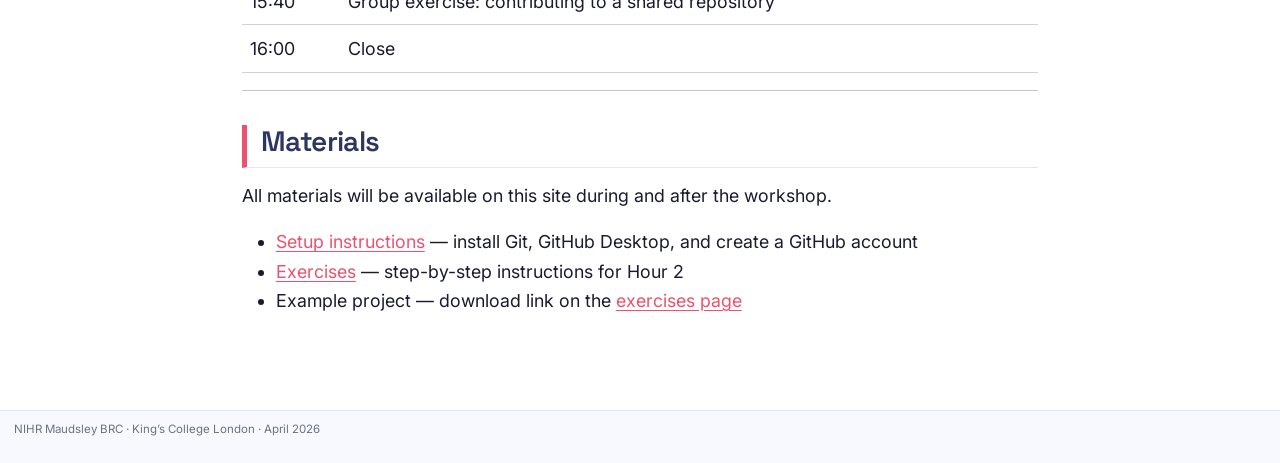
==== commit de7ca4e8: "Built site for gh-pages" ====
--- a/index.html
+++ b/index.html
@@ -250,11 +250,6 @@
 <li><a href="./exercises.html">Exercises</a> — step-by-step instructions for Hour 2</li>
 <li>Example project — download link on the <a href="./exercises.html">exercises page</a></li>
 </ul>
-<hr>
-</section>
-<section id="questions" class="level2">
-<h2 class="anchored" data-anchor-id="questions">Questions?</h2>
-<p>Contact <a href="mailto:ewan.carr@kcl.ac.uk">Ewan Carr</a> before the session, or ask a helper on the day.</p>
 
 
 </section>
